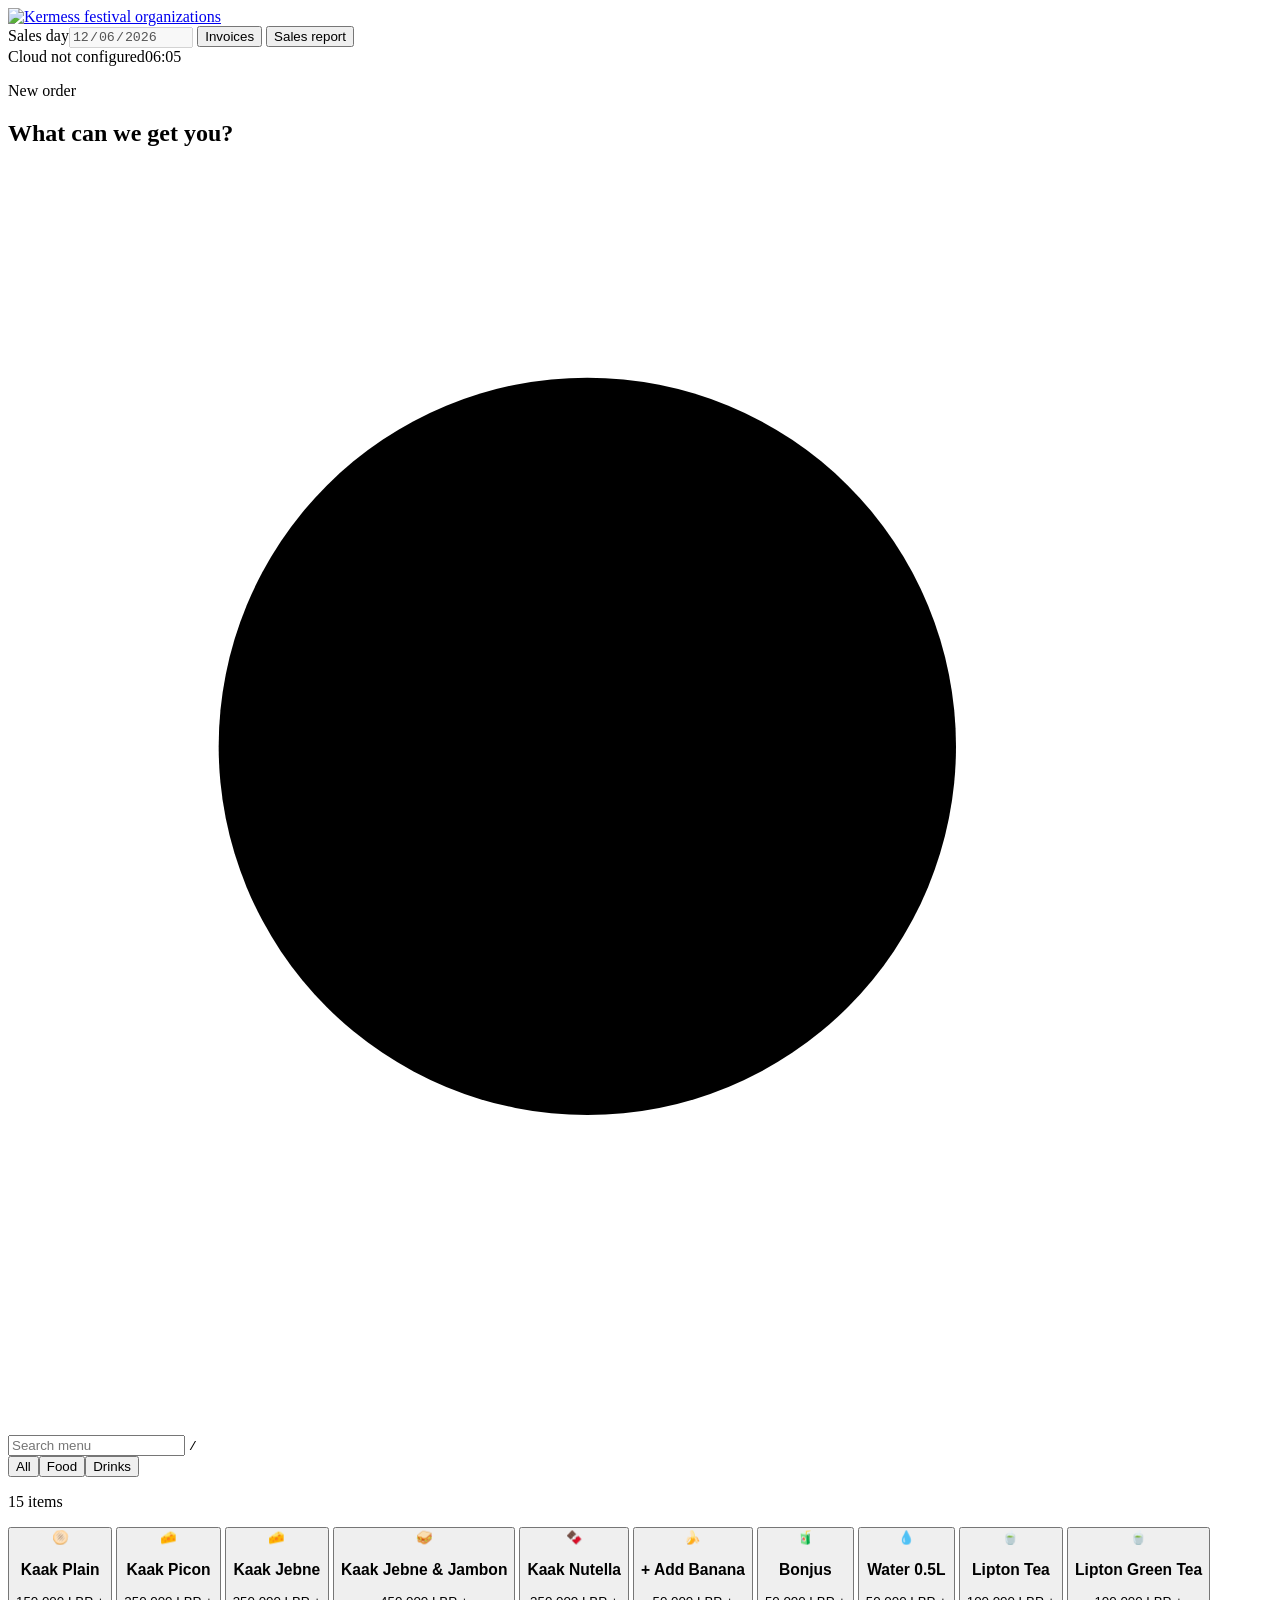
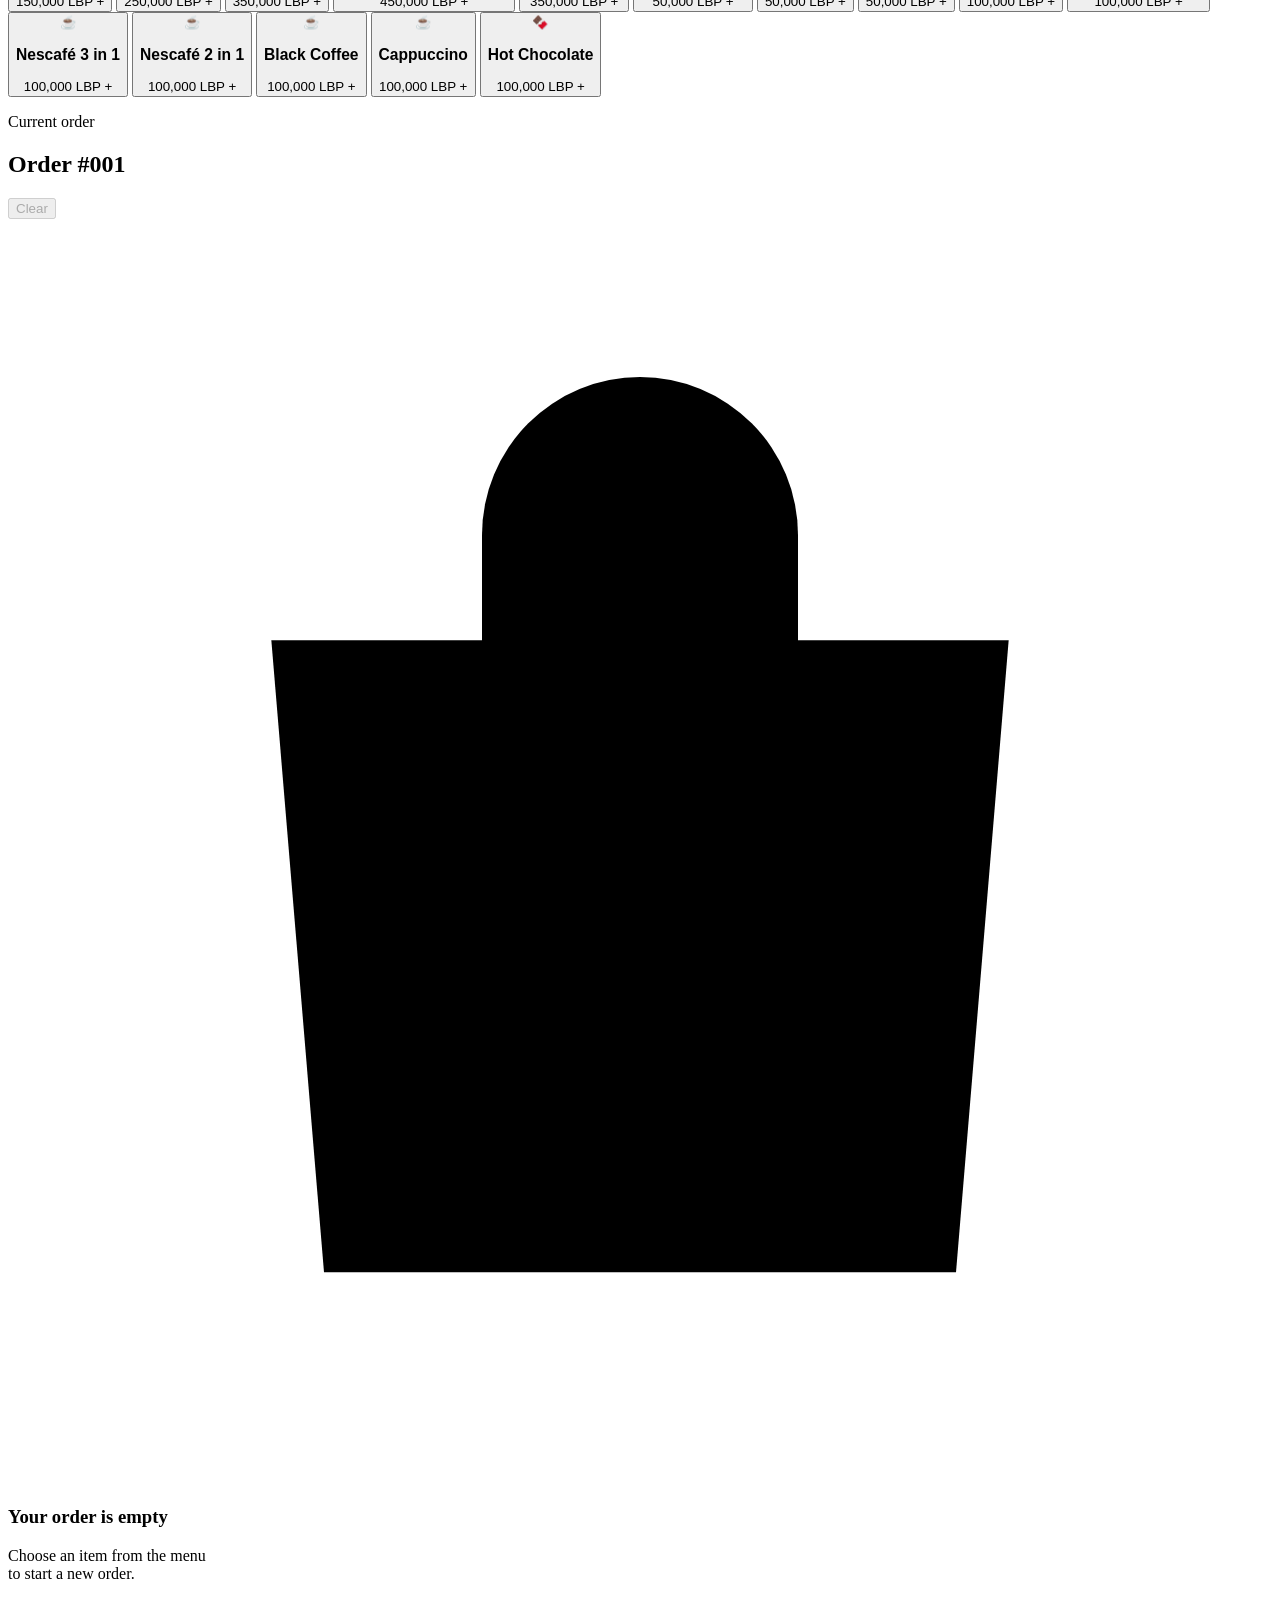
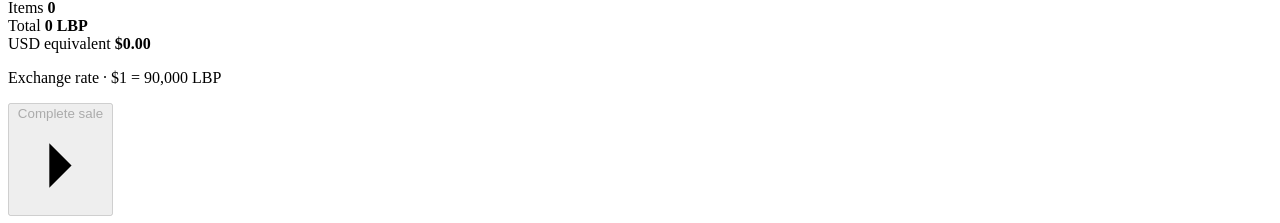
==== index.html @ 26dc1bbb "Rename browser tab to Mar yaccoub POS" ====
<!doctype html>
<html lang="en">
<head>
  <meta charset="UTF-8" />
  <meta name="viewport" content="width=device-width, initial-scale=1.0" />
  <meta name="theme-color" content="#f8f5ef" />
  <title>Mar yaccoub POS</title>
  <link rel="icon" type="image/png" sizes="512x512" href="favicon.png" />
  <link rel="apple-touch-icon" href="favicon.png" />
  <link rel="preconnect" href="https://fonts.googleapis.com">
  <link rel="preconnect" href="https://fonts.gstatic.com" crossorigin>
  <link href="https://fonts.googleapis.com/css2?family=DM+Sans:wght@400;500;600;700&amp;family=Manrope:wght@600;700;800&amp;display=swap" rel="stylesheet">
  <link rel="stylesheet" href="styles.css?v=24" />
</head>
<body>
  <main class="app-shell">
    <section class="catalog-panel">
      <header class="topbar">
        <a class="brand" href="#" aria-label="Kermess POS home">
          <img class="brand-logos" src="festival-logos.png" alt="Kermess festival organizations" />
        </a>
        <div class="header-actions">
          <label class="sales-day-control"><span>Sales day</span><input id="salesDay" type="date" /></label>
          <button id="openInvoices" class="report-button" type="button">Invoices</button>
          <button id="openReport" class="report-button" type="button">Sales report</button>
          <div class="header-meta">
            <span id="syncDot" class="status-dot"></span><span id="syncStatus">Offline ready</span><time id="clock"></time>
          </div>
        </div>
      </header>

      <div class="catalog-content">
        <div class="catalog-heading">
          <div>
            <p class="eyebrow">New order</p>
            <h1>What can we get you?</h1>
          </div>
          <label class="search-box">
            <svg viewBox="0 0 24 24" aria-hidden="true"><circle cx="11" cy="11" r="7"></circle><path d="m20 20-4-4"></path></svg>
            <input id="searchInput" type="search" placeholder="Search menu" autocomplete="off" />
            <kbd>/</kbd>
          </label>
        </div>

        <nav id="categoryTabs" class="category-tabs" aria-label="Menu categories"></nav>
        <p id="resultCount" class="result-count"></p>
        <div id="productGrid" class="product-grid"></div>
        <div id="emptyProducts" class="empty-state" hidden>
          <span>⌕</span>
          <h2>No items found</h2>
          <p>Try another search or category.</p>
        </div>
      </div>
    </section>

    <aside class="order-panel" aria-label="Current order">
      <div class="order-header">
        <div>
          <p class="eyebrow">Current order</p>
          <h2>Order <span id="orderNumber">#001</span></h2>
        </div>
        <button id="clearOrder" class="text-button danger" type="button">Clear</button>
      </div>

      <div id="cartItems" class="cart-items"></div>
      <div id="emptyCart" class="empty-cart">
        <div class="empty-cart-icon">
          <svg viewBox="0 0 24 24" aria-hidden="true"><path d="M5 8h14l-1 12H6L5 8Z"></path><path d="M9 9V6a3 3 0 0 1 6 0v3"></path></svg>
        </div>
        <h3>Your order is empty</h3>
        <p>Choose an item from the menu<br>to start a new order.</p>
      </div>

      <div class="order-footer">
        <div class="summary-row">
          <span>Items</span>
          <strong id="itemCount">0</strong>
        </div>
        <div class="total-block">
          <div>
            <span>Total</span>
            <strong id="totalLbp">0 LBP</strong>
          </div>
          <div class="usd-total">
            <span>USD equivalent</span>
            <strong id="totalUsd">$0.00</strong>
          </div>
        </div>
        <p class="rate-note">Exchange rate · $1 = 90,000 LBP</p>
        <button id="completeSale" class="complete-button" type="button" disabled>
          Complete sale
          <svg viewBox="0 0 24 24" aria-hidden="true"><path d="m9 18 6-6-6-6"></path></svg>
        </button>
      </div>
    </aside>
  </main>

  <div id="dayWarningModal" class="modal" hidden>
    <div class="modal-backdrop"></div>
    <section class="modal-card day-warning-card" role="alertdialog" aria-modal="true" aria-labelledby="dayWarningTitle" aria-describedby="dayWarningText">
      <div class="day-warning-icon" aria-hidden="true">!</div>
      <p class="eyebrow">Check sales day</p>
      <h2 id="dayWarningTitle">The selected day is not today</h2>
      <p id="dayWarningText" class="day-warning-text"></p>
      <div class="day-warning-actions">
        <button id="useTodayButton" class="secondary-button" type="button">Switch to today</button>
        <button id="keepSelectedDayButton" class="complete-button" type="button">Use selected day</button>
      </div>
    </section>
  </div>

  <div id="saleModal" class="modal" hidden>
    <div class="modal-backdrop"></div>
    <section class="modal-card" role="dialog" aria-modal="true" aria-labelledby="saleTitle">
      <button id="closeModal" class="modal-close" aria-label="Close">×</button>
      <div class="success-icon">
        <svg viewBox="0 0 24 24" aria-hidden="true"><path d="m7 12 3 3 7-7"></path></svg>
      </div>
      <p class="eyebrow">Complete order</p>
      <h2 id="saleTitle">Enter customer payment</h2>
      <p id="modalSummary" class="modal-summary"></p>
      <label class="payment-field">
        <span>Amount received</span>
        <div class="payment-input-wrap">
          <input id="paymentAmount" type="text" inputmode="decimal" autocomplete="off" placeholder="e.g. 50 or 1,100,000" />
          <strong id="detectedCurrency">—</strong>
        </div>
      </label>
      <p class="payment-hint">Up to 3 digits = USD · 4+ digits = LBP</p>
      <div id="changeResult" class="change-result" hidden>
        <span id="changeLabel">Change to return</span>
        <strong id="changeLbp"></strong>
        <small id="changeUsd"></small>
      </div>
      <div class="modal-actions">
        <button id="newOrder" class="complete-button" type="button" disabled>Confirm sale &amp; new order</button>
      </div>
    </section>
  </div>

  <div id="reportModal" class="modal report-modal" hidden>
    <div class="modal-backdrop"></div>
    <section class="report-card" role="dialog" aria-modal="true" aria-labelledby="reportTitle">
      <header class="report-header">
        <div><p class="eyebrow">Festival performance</p><h2 id="reportTitle">Sales report</h2><p id="reportTimestamp" class="report-timestamp"></p></div>
        <div class="report-header-actions">
          <button id="exportReport" class="secondary-button compact" type="button">Export CSV</button>
          <button id="closeReport" class="modal-close inline" aria-label="Close">×</button>
        </div>
      </header>
      <div class="report-toolbar"><label>Show sales from <select id="reportDayFilter"></select></label></div>
      <div id="reportStats" class="report-stats"></div>
      <div class="report-table-wrap">
        <table class="report-table">
          <thead><tr><th><button class="sort-button" data-sort="name" type="button">Item</button></th><th><button class="sort-button" data-sort="provider" type="button">Provider</button></th><th><button class="sort-button" data-sort="quantity" type="button">Sold</button></th><th><button class="sort-button" data-sort="price" type="button">Sale price</button></th><th><button class="sort-button" data-sort="cost" type="button">Provider/item</button></th><th><button class="sort-button" data-sort="profitPerItem" type="button">Profit/item</button></th><th><button class="sort-button" data-sort="payment" type="button">Total to provider</button></th><th><button class="sort-button" data-sort="profit" type="button">Total profit</button></th></tr></thead>
          <tbody id="reportRows"></tbody><tfoot id="reportTotals"></tfoot>
        </table>
        <div id="emptyReport" class="empty-state" hidden><span>▤</span><h2>No completed sales yet</h2><p>Completed orders will appear here.</p></div>
      </div>
      <footer class="report-footer">
        <p><span class="pending-dot"></span> Pending means the provider percentage has not been entered yet.</p>
        <span id="reportSyncStatus" class="report-sync-status"></span>
      </footer>
    </section>
  </div>

  <div id="invoicesModal" class="modal invoices-modal" hidden>
    <div class="modal-backdrop"></div>
    <section class="invoices-card" role="dialog" aria-modal="true" aria-labelledby="invoicesTitle">
      <header class="report-header">
        <div><p class="eyebrow">Order history</p><h2 id="invoicesTitle">Completed invoices</h2><p id="invoicesStatus" class="report-timestamp"></p></div>
        <button id="closeInvoices" class="modal-close inline" aria-label="Close">×</button>
      </header>
      <div class="invoice-toolbar">
        <label class="filter-control">Sales day<select id="invoiceDayFilter"></select></label>
        <label class="filter-control">Status<select id="invoiceStatusFilter"><option value="current">Current invoices</option><option value="deleted">Deleted invoices</option></select></label>
        <label class="search-box"><svg viewBox="0 0 24 24" aria-hidden="true"><circle cx="11" cy="11" r="7"></circle><path d="m20 20-4-4"></path></svg><input id="invoiceSearch" type="search" placeholder="Search order or item" autocomplete="off" /></label>
      </div>
      <div id="invoiceList" class="invoice-list"></div>
      <div id="emptyInvoices" class="empty-state" hidden><span>▤</span><h2>No invoices found</h2><p>Completed orders will appear here.</p></div>
    </section>
  </div>

  <script src="config.js"></script>
  <script src="app.js?v=26"></script>
</body>
</html>
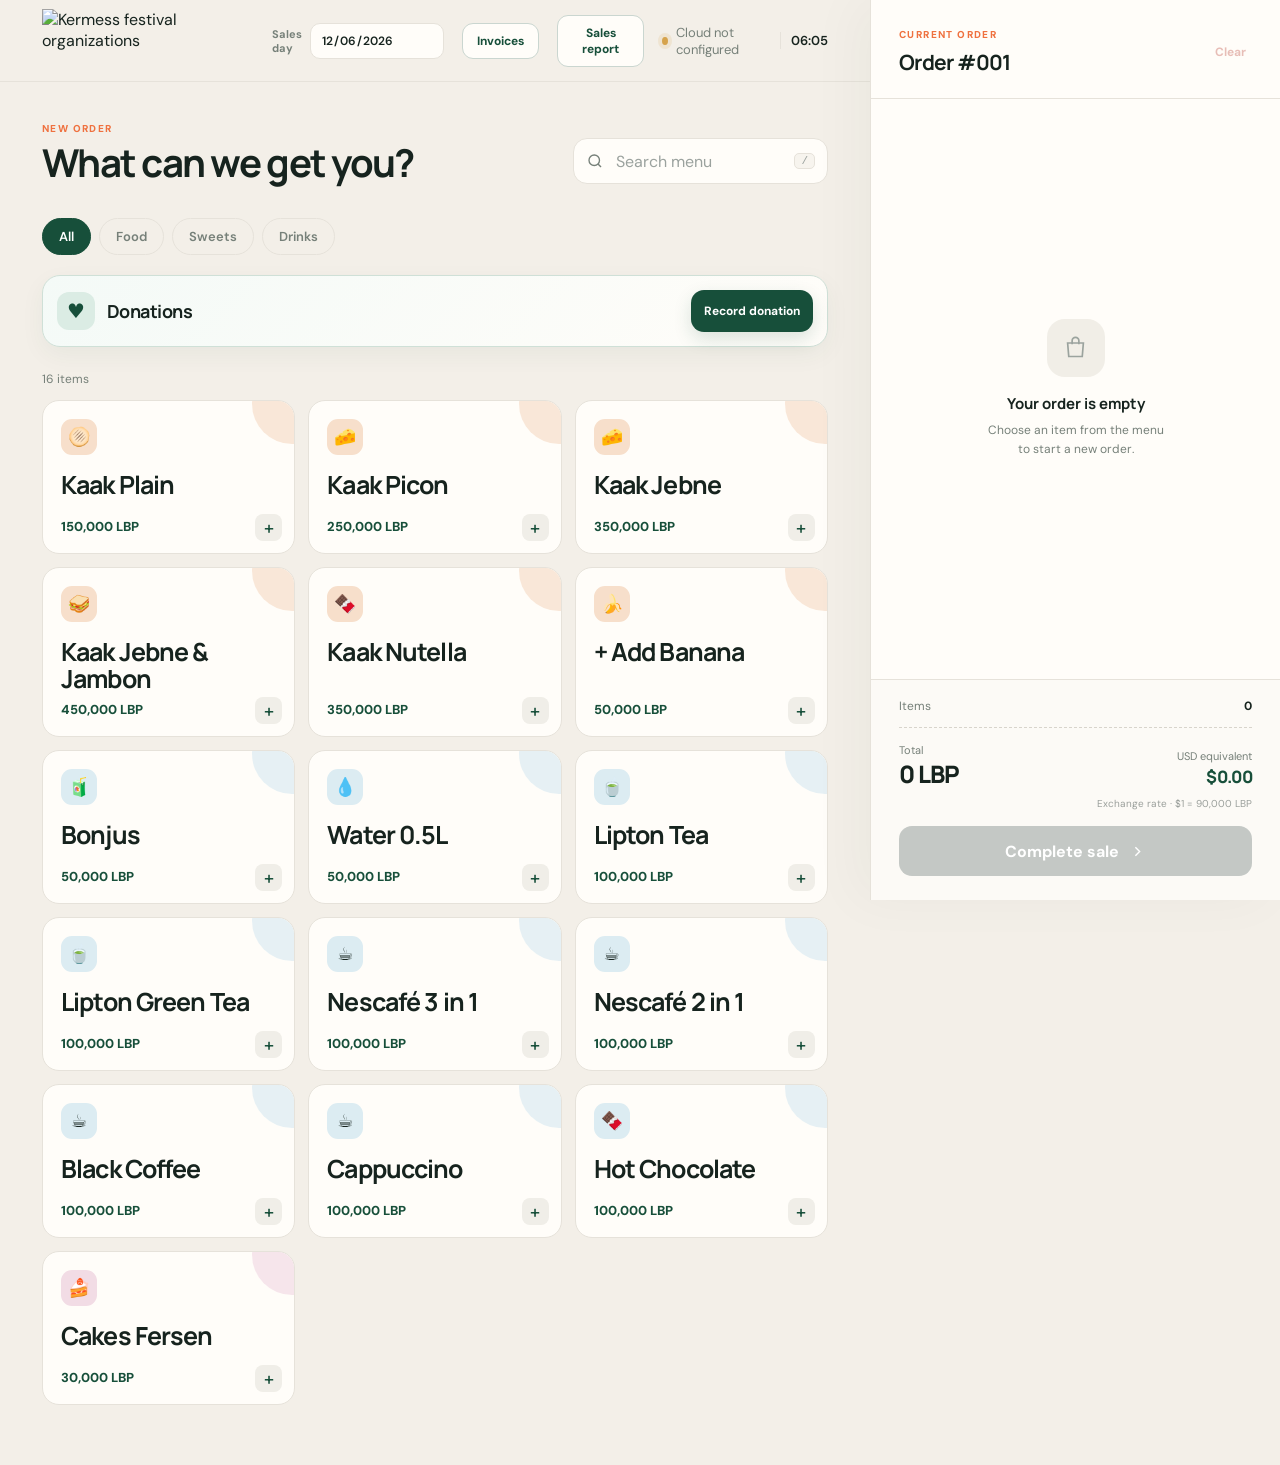
==== commit 14d1e9e4: "Add Cakes Fersen and separate donation tracking" ====
--- a/index.html
+++ b/index.html
@@ -10,7 +10,7 @@
   <link rel="preconnect" href="https://fonts.googleapis.com">
   <link rel="preconnect" href="https://fonts.gstatic.com" crossorigin>
   <link href="https://fonts.googleapis.com/css2?family=DM+Sans:wght@400;500;600;700&amp;family=Manrope:wght@600;700;800&amp;display=swap" rel="stylesheet">
-  <link rel="stylesheet" href="styles.css?v=24" />
+  <link rel="stylesheet" href="styles.css?v=29" />
 </head>
 <body>
   <main class="app-shell">
@@ -43,6 +43,11 @@
         </div>
 
         <nav id="categoryTabs" class="category-tabs" aria-label="Menu categories"></nav>
+        <section class="donation-section" aria-labelledby="donationTitle">
+          <div class="donation-icon" aria-hidden="true">♥</div>
+          <h2 id="donationTitle">Donations</h2>
+          <button id="openDonation" class="complete-button" type="button">Record donation</button>
+        </section>
         <p id="resultCount" class="result-count"></p>
         <div id="productGrid" class="product-grid"></div>
         <div id="emptyProducts" class="empty-state" hidden>
@@ -135,8 +140,27 @@
       <div class="modal-actions">
         <button id="newOrder" class="complete-button" type="button" disabled>Confirm sale &amp; new order</button>
       </div>
-    </section>
-  </div>
+      <button id="checkoutDonation" class="secondary-button checkout-donation" type="button">Record donation</button>
+    </section>
+  </div>
+
+  <dialog id="donationDialog" class="modal-card donation-dialog" aria-labelledby="donationDialogTitle">
+    <button id="closeDonation" class="modal-close" type="button" aria-label="Close donation">×</button>
+    <h2 id="donationDialogTitle">Record donation</h2>
+    <form id="donationForm">
+      <label class="payment-field">
+        <span>Donation received</span>
+        <div class="payment-input-wrap">
+          <input id="donationAmount" type="text" inputmode="decimal" autocomplete="off" placeholder="e.g. 5 or 100,000" aria-describedby="donationHint" autofocus />
+          <strong id="donationCurrency">—</strong>
+        </div>
+      </label>
+      <p id="donationHint" class="payment-hint">Up to 3 digits = USD · 4+ digits = LBP</p>
+      <p id="donationValue" class="donation-value" aria-live="polite"></p>
+      <button id="saveDonation" class="complete-button" type="submit" disabled>Save donation</button>
+      <p id="donationStatus" class="donation-status" role="status"></p>
+    </form>
+  </dialog>
 
   <div id="reportModal" class="modal report-modal" hidden>
     <div class="modal-backdrop"></div>
@@ -151,11 +175,19 @@
       <div class="report-toolbar"><label>Show sales from <select id="reportDayFilter"></select></label></div>
       <div id="reportStats" class="report-stats"></div>
       <div class="report-table-wrap">
-        <table class="report-table">
+        <table id="reportSalesTable" class="report-table">
           <thead><tr><th><button class="sort-button" data-sort="name" type="button">Item</button></th><th><button class="sort-button" data-sort="provider" type="button">Provider</button></th><th><button class="sort-button" data-sort="quantity" type="button">Sold</button></th><th><button class="sort-button" data-sort="price" type="button">Sale price</button></th><th><button class="sort-button" data-sort="cost" type="button">Provider/item</button></th><th><button class="sort-button" data-sort="profitPerItem" type="button">Profit/item</button></th><th><button class="sort-button" data-sort="payment" type="button">Total to provider</button></th><th><button class="sort-button" data-sort="profit" type="button">Total profit</button></th></tr></thead>
           <tbody id="reportRows"></tbody><tfoot id="reportTotals"></tfoot>
         </table>
         <div id="emptyReport" class="empty-state" hidden><span>▤</span><h2>No completed sales yet</h2><p>Completed orders will appear here.</p></div>
+        <section id="reportDonations" class="report-donations" aria-labelledby="reportDonationsTitle">
+          <header><h3 id="reportDonationsTitle">Donations</h3><p>Total donations <strong id="reportDonationTotal"></strong></p></header>
+          <p id="emptyDonations" class="report-timestamp">No donations recorded for this sales day.</p>
+          <table id="reportDonationTable" class="report-table" hidden>
+            <thead><tr><th>Donation number</th><th>Time</th><th>Amount received</th><th>Profit (LBP)</th></tr></thead>
+            <tbody id="reportDonationRows"></tbody>
+          </table>
+        </section>
       </div>
       <footer class="report-footer">
         <p><span class="pending-dot"></span> Pending means the provider percentage has not been entered yet.</p>
@@ -182,6 +214,6 @@
   </div>
 
   <script src="config.js"></script>
-  <script src="app.js?v=26"></script>
+  <script src="app.js?v=30"></script>
 </body>
 </html>
--- a/styles.css
+++ b/styles.css
@@ -0,0 +1,341 @@
+:root {
+  --bg: #f3efe8;
+  --surface: #fffdf9;
+  --ink: #16231e;
+  --muted: #768079;
+  --line: #e6e2da;
+  --green: #174f3a;
+  --green-hover: #0f3e2c;
+  --mint: #dbece4;
+  --orange: #ef713f;
+  --danger: #bd4a3f;
+  --shadow: 0 18px 60px rgba(24, 39, 32, .09);
+}
+
+* { box-sizing: border-box; }
+
+body {
+  margin: 0;
+  min-width: 320px;
+  min-height: 100vh;
+  background: var(--bg);
+  color: var(--ink);
+  font-family: "DM Sans", system-ui, sans-serif;
+  -webkit-font-smoothing: antialiased;
+}
+
+button, input { font: inherit; }
+button { color: inherit; }
+
+.app-shell {
+  display: grid;
+  grid-template-columns: minmax(0, 1fr) 410px;
+  min-height: 100vh;
+}
+
+.catalog-panel { min-width: 0; }
+.topbar {
+  height: 82px;
+  display: flex;
+  align-items: center;
+  justify-content: space-between;
+  padding: 0 42px;
+  border-bottom: 1px solid var(--line);
+}
+
+.brand { display: flex; gap: 12px; align-items: center; text-decoration: none; color: var(--ink); }
+.brand-logos { display: block; width: 230px; height: 64px; object-fit: contain; object-position: left center; }
+.brand-mark {
+  display: grid; place-items: center; width: 42px; height: 42px; border-radius: 13px;
+  background: var(--green); color: white; font: 800 20px/1 "Manrope", sans-serif;
+  box-shadow: 0 5px 14px rgba(23, 79, 58, .18);
+}
+.brand strong { display: block; font: 800 17px/1.2 "Manrope", sans-serif; }
+.brand small { display: block; color: var(--muted); font-size: 11px; margin-top: 2px; letter-spacing: .04em; }
+
+.header-meta { display: flex; align-items: center; gap: 8px; color: var(--muted); font-size: 13px; }
+.header-actions { display: flex; align-items: center; gap: 18px; }
+.sales-day-control { display: flex; align-items: center; gap: 8px; color: var(--muted); font-size: 11px; font-weight: 700; }
+.sales-day-control input, .filter-control select, .report-toolbar select { height: 36px; padding: 0 10px; border: 1px solid var(--line); border-radius: 10px; background: var(--surface); color: var(--ink); font: 600 12px "DM Sans", sans-serif; }
+.sales-day-control input:focus, .filter-control select:focus, .report-toolbar select:focus { border-color: #86a596; outline: 0; box-shadow: 0 0 0 3px rgba(23,79,58,.08); }
+.report-button { border: 1px solid #cad6d0; background: var(--surface); color: var(--green); border-radius: 11px; padding: 9px 14px; font-size: 12px; font-weight: 700; cursor: pointer; }
+.report-button:hover { background: var(--mint); }
+.header-meta time { padding-left: 10px; margin-left: 6px; border-left: 1px solid var(--line); font-weight: 600; color: var(--ink); }
+.status-dot { width: 8px; height: 8px; border-radius: 50%; background: #39a26d; box-shadow: 0 0 0 4px rgba(57,162,109,.12); }
+.status-dot.offline { background: #d6a34c; box-shadow: 0 0 0 4px rgba(214,163,76,.14); }
+.status-dot.syncing { background: #5794c7; box-shadow: 0 0 0 4px rgba(87,148,199,.14); animation: pulse 1s infinite alternate; }
+@keyframes pulse { to { opacity: .45; } }
+
+.catalog-content { padding: 40px 42px 60px; max-width: 1320px; margin: 0 auto; }
+.catalog-heading { display: flex; justify-content: space-between; align-items: end; gap: 24px; }
+.eyebrow { margin: 0 0 7px; color: var(--orange); text-transform: uppercase; letter-spacing: .14em; font-size: 10px; font-weight: 800; }
+h1, h2, h3 { font-family: "Manrope", sans-serif; }
+h1 { font-size: clamp(28px, 3vw, 40px); letter-spacing: -.045em; margin: 0; line-height: 1.1; }
+
+.search-box {
+  width: 255px; height: 46px; flex: 0 0 auto; display: flex; align-items: center; gap: 10px;
+  background: var(--surface); border: 1px solid var(--line); border-radius: 14px; padding: 0 12px;
+  transition: border-color .2s, box-shadow .2s;
+}
+.search-box:focus-within { border-color: #86a596; box-shadow: 0 0 0 3px rgba(23,79,58,.08); }
+.search-box svg { width: 18px; fill: none; stroke: var(--muted); stroke-width: 1.8; }
+.search-box input { min-width: 0; flex: 1; border: 0; outline: 0; background: transparent; color: var(--ink); }
+.search-box input::placeholder { color: #9ba29e; }
+kbd { border: 1px solid var(--line); border-radius: 5px; background: #f7f4ee; color: #9ba29e; padding: 1px 6px; font-size: 11px; }
+
+.category-tabs { display: flex; gap: 8px; margin: 34px 0 20px; overflow-x: auto; scrollbar-width: none; }
+.category-tabs:empty { display: none; }
+.category-tabs::-webkit-scrollbar { display: none; }
+.category-button {
+  border: 1px solid var(--line); background: transparent; border-radius: 999px; padding: 9px 16px;
+  color: var(--muted); font-weight: 600; font-size: 13px; cursor: pointer; white-space: nowrap;
+}
+.category-button:hover { border-color: #bdc8c2; color: var(--ink); }
+.category-button.active { background: var(--green); border-color: var(--green); color: white; }
+.donation-section {
+  display: flex; align-items: center; gap: 12px; flex-wrap: wrap;
+  margin: 0 0 24px; padding: 14px; border: 1px solid #cfe0d7; border-radius: 18px;
+  background: linear-gradient(135deg, #f4faf7, #fffdf9); box-shadow: 0 8px 24px rgba(23,79,58,.05);
+}
+.donation-icon { width: 38px; height: 38px; display: grid; place-items: center; border-radius: 12px; background: var(--mint); color: var(--green); font-size: 20px; }
+.donation-section h2 { flex: 1; margin: 0; font-size: 18px; letter-spacing: -.03em; }
+.donation-section .complete-button { width: auto; height: 42px; padding: 0 13px; font-size: 12px; white-space: nowrap; }
+.result-count { margin: 0 0 13px; color: var(--muted); font-size: 12px; }
+
+.product-grid { display: grid; grid-template-columns: repeat(auto-fill, minmax(190px, 1fr)); gap: 13px; }
+.product-card {
+  position: relative; min-height: 154px; padding: 18px; display: flex; flex-direction: column; align-items: flex-start;
+  border: 1px solid var(--line); border-radius: 17px; background: var(--surface); cursor: pointer; text-align: left;
+  overflow: hidden; transition: transform .16s ease, border-color .16s, box-shadow .16s;
+}
+.product-card::after { content: ""; position: absolute; width: 80px; height: 80px; right: -38px; top: -37px; border-radius: 50%; background: var(--card-accent); opacity: .7; }
+.product-card:hover { transform: translateY(-2px); border-color: #c9d4ce; box-shadow: 0 10px 25px rgba(26,43,35,.07); }
+.product-card:active { transform: scale(.98); }
+.product-icon { display: grid; place-items: center; width: 36px; height: 36px; border-radius: 11px; background: var(--card-accent); font-size: 18px; }
+.product-card h3 { margin: 16px 0 9px; font-size: 25px; line-height: 1.08; letter-spacing: -.035em; overflow-wrap: anywhere; }
+.product-price { margin-top: auto; color: var(--green); font-size: 13px; font-weight: 800; }
+.add-badge {
+  position: absolute; right: 12px; bottom: 12px; width: 27px; height: 27px; display: grid; place-items: center;
+  background: #f0eee8; color: var(--green); border-radius: 8px; font-size: 18px; font-weight: 500;
+}
+.product-quantity {
+  position: absolute; right: 12px; top: 12px; z-index: 1; min-width: 25px; height: 25px; padding: 0 7px;
+  display: grid; place-items: center; border-radius: 999px; background: var(--green); color: white; font-size: 11px; font-weight: 800;
+}
+
+.order-panel {
+  position: sticky; top: 0; height: 100vh; display: flex; flex-direction: column;
+  background: var(--surface); border-left: 1px solid var(--line); box-shadow: -15px 0 50px rgba(40,45,40,.035);
+}
+.order-header { display: flex; justify-content: space-between; align-items: center; padding: 28px 28px 22px; border-bottom: 1px solid var(--line); }
+.order-header h2 { margin: 0; font-size: 21px; letter-spacing: -.035em; }
+.text-button { border: 0; background: none; cursor: pointer; font-size: 12px; font-weight: 700; }
+.text-button.danger { color: var(--danger); }
+.text-button:disabled { opacity: .35; cursor: default; }
+.cart-items { flex: 1; overflow-y: auto; padding: 8px 20px; }
+.cart-row { display: grid; grid-template-columns: minmax(0, 1fr) auto; gap: 10px; align-items: center; padding: 15px 5px; border-bottom: 1px solid #efede7; }
+.cart-info { min-width: 0; }
+.cart-info h3 { margin: 0 0 5px; font-size: 13px; white-space: nowrap; overflow: hidden; text-overflow: ellipsis; }
+.cart-info p { margin: 0; color: var(--muted); font-size: 11px; }
+.cart-right { display: flex; align-items: center; gap: 12px; }
+.quantity-control { display: flex; align-items: center; gap: 2px; border: 1px solid var(--line); border-radius: 9px; overflow: hidden; }
+.quantity-control button { width: 27px; height: 27px; border: 0; background: #f8f6f1; cursor: pointer; font-size: 16px; }
+.quantity-control button:hover { background: var(--mint); }
+.quantity-control span { width: 22px; text-align: center; font-size: 12px; font-weight: 700; }
+.line-total { width: 74px; text-align: right; font-size: 12px; font-weight: 700; }
+
+.empty-cart { flex: 1; display: grid; place-content: center; text-align: center; color: var(--muted); }
+.empty-cart[hidden] { display: none; }
+.empty-cart-icon { width: 58px; height: 58px; display: grid; place-items: center; margin: 0 auto 16px; background: #f1eee7; border-radius: 18px; }
+.empty-cart svg { width: 27px; fill: none; stroke: #9ba39e; stroke-width: 1.5; }
+.empty-cart h3 { color: var(--ink); font-size: 15px; margin: 0 0 7px; }
+.empty-cart p { font-size: 12px; line-height: 1.6; margin: 0; }
+
+.order-footer { padding: 18px 28px 24px; border-top: 1px solid var(--line); background: #fcfaf6; }
+.summary-row { display: flex; justify-content: space-between; color: var(--muted); font-size: 12px; margin-bottom: 13px; }
+.summary-row strong { color: var(--ink); }
+.total-block { display: flex; justify-content: space-between; align-items: end; padding-top: 15px; border-top: 1px dashed #d8d4cc; }
+.total-block span { display: block; color: var(--muted); font-size: 11px; margin-bottom: 4px; }
+.total-block strong { font: 800 24px/1.1 "Manrope", sans-serif; letter-spacing: -.04em; }
+.usd-total { text-align: right; }
+.usd-total strong { font-size: 17px; color: var(--green); }
+.rate-note { margin: 9px 0 16px; text-align: right; color: #9a9f9b; font-size: 10px; }
+.complete-button, .secondary-button {
+  width: 100%; height: 50px; border: 0; border-radius: 13px; display: flex; align-items: center; justify-content: center; gap: 10px;
+  background: var(--green); color: white; cursor: pointer; font-weight: 700; box-shadow: 0 7px 18px rgba(23,79,58,.15);
+}
+.complete-button:hover { background: var(--green-hover); }
+.complete-button:disabled { background: #c4c8c5; box-shadow: none; cursor: default; }
+.complete-button svg { width: 17px; fill: none; stroke: currentColor; stroke-width: 2; }
+.empty-state { padding: 70px 20px; text-align: center; color: var(--muted); }
+.empty-state span { font-size: 34px; }
+.empty-state h2 { margin: 8px 0 4px; color: var(--ink); font-size: 17px; }
+.empty-state p { margin: 0; font-size: 13px; }
+
+.modal[hidden] { display: none; }
+.modal { position: fixed; inset: 0; z-index: 20; display: grid; place-items: center; padding: 20px; }
+.modal-backdrop { position: absolute; inset: 0; background: rgba(17,29,24,.55); backdrop-filter: blur(4px); }
+.modal-card { position: relative; width: min(430px, 100%); padding: 38px; text-align: center; border-radius: 22px; background: var(--surface); box-shadow: var(--shadow); animation: modal-in .25s ease-out; }
+@keyframes modal-in { from { opacity: 0; transform: translateY(10px) scale(.98); } }
+.modal-close { position: absolute; top: 14px; right: 15px; width: 32px; height: 32px; border: 0; border-radius: 9px; background: #f2efe9; cursor: pointer; font-size: 20px; color: var(--muted); }
+.success-icon { width: 60px; height: 60px; margin: 0 auto 22px; display: grid; place-items: center; border-radius: 50%; background: var(--mint); color: var(--green); }
+.success-icon svg { width: 30px; fill: none; stroke: currentColor; stroke-width: 2; }
+.modal-card h2 { margin: 0; font-size: 25px; letter-spacing: -.04em; }
+.day-warning-card { width: min(520px, 100%); padding: 42px; }
+.day-warning-icon { width: 74px; height: 74px; margin: 0 auto 22px; display: grid; place-items: center; border-radius: 50%; background: #fff0df; color: var(--orange); font: 800 38px/1 "Manrope", sans-serif; }
+.day-warning-text { margin: 16px 0 26px; color: var(--muted); font-size: 15px; line-height: 1.7; }
+.day-warning-text strong { color: var(--ink); }
+.day-warning-actions { display: grid; grid-template-columns: 1fr 1fr; gap: 10px; }
+.day-warning-actions .secondary-button { height: 50px; }
+.modal-summary { color: var(--muted); font-size: 14px; line-height: 1.6; margin: 12px 0 25px; }
+.modal-actions { display: flex; }
+.payment-field { display: block; text-align: left; }
+.payment-field > span { display: block; margin-bottom: 7px; color: var(--muted); font-size: 11px; font-weight: 700; }
+.payment-input-wrap { height: 52px; display: flex; align-items: center; gap: 8px; padding: 0 13px; border: 1px solid var(--line); border-radius: 13px; background: white; transition: border-color .2s, box-shadow .2s; }
+.payment-input-wrap:focus-within { border-color: #86a596; box-shadow: 0 0 0 3px rgba(23,79,58,.08); }
+.payment-input-wrap input { flex: 1; min-width: 0; border: 0; outline: 0; background: transparent; color: var(--ink); font-size: 17px; font-weight: 700; }
+.payment-input-wrap strong { min-width: 40px; padding: 5px 8px; border-radius: 7px; background: #f1eee7; color: var(--green); text-align: center; font-size: 11px; }
+.payment-hint { margin: 7px 0 14px; color: #9a9f9b; text-align: left; font-size: 10px; }
+.checkout-donation { margin-top: 8px; }
+#saleModal .modal-card { max-height: calc(100dvh - 40px); overflow-y: auto; }
+.donation-dialog { position: fixed; inset: 0; height: fit-content; width: min(430px, calc(100% - 32px)); max-height: calc(100% - 32px); border: 0; color: var(--ink); }
+.donation-dialog::backdrop { background: rgba(17,29,24,.55); }
+.donation-dialog form { margin-top: 22px; }
+.donation-value, .donation-status { color: var(--green); font-size: 12px; font-weight: 700; }
+.donation-value { text-align: left; }
+.donation-status { margin: 10px 0 0; overflow-wrap: anywhere; }
+.donation-value:empty, .donation-status:empty { display: none; }
+.change-result { margin: 0 0 16px; padding: 18px 20px; border-radius: 13px; background: var(--mint); text-align: left; }
+.change-result span { display: block; margin-bottom: 7px; color: var(--muted); font-size: 11px; font-weight: 700; }
+.change-result strong,
+.change-result small { display: block; color: var(--green); font-family: "Manrope", sans-serif; font-weight: 800; letter-spacing: -.03em; }
+.change-result strong { font-size: 30px; line-height: 1.15; }
+.change-result small { margin-top: 7px; padding-top: 7px; border-top: 1px solid rgba(23,79,58,.16); font-size: 24px; line-height: 1.2; }
+.change-result.insufficient { background: #f8e5e1; }
+.change-result.insufficient strong,
+.change-result.insufficient small { color: var(--danger); }
+.secondary-button { background: #eeeae3; color: var(--ink); box-shadow: none; }
+.secondary-button.compact { width: auto; height: 38px; padding: 0 15px; border-radius: 10px; font-size: 12px; }
+.report-modal { padding: 28px; }
+.report-card { position: relative; width: min(1180px, 100%); max-height: calc(100vh - 56px); display: flex; flex-direction: column; background: var(--surface); border-radius: 22px; box-shadow: var(--shadow); overflow: hidden; animation: modal-in .25s ease-out; }
+.report-header { display: flex; justify-content: space-between; align-items: center; padding: 25px 28px 20px; border-bottom: 1px solid var(--line); }
+.report-header h2 { margin: 0; font-size: 25px; letter-spacing: -.04em; }
+.report-timestamp { margin: 5px 0 0; color: var(--muted); font-size: 11px; }
+.report-header-actions { display: flex; align-items: center; gap: 8px; }
+.modal-close.inline { position: static; flex: 0 0 auto; }
+.report-toolbar { display: flex; justify-content: flex-end; padding: 12px 28px; border-bottom: 1px solid var(--line); background: #f8f5ef; }
+.report-toolbar label, .filter-control { display: flex; align-items: center; gap: 8px; color: var(--muted); font-size: 11px; font-weight: 700; }
+.report-stats { display: grid; grid-template-columns: repeat(4, 1fr); gap: 12px; padding: 20px 28px; background: #f8f5ef; }
+.stat-card { padding: 15px 17px; background: var(--surface); border: 1px solid var(--line); border-radius: 14px; }
+.stat-card span { display: block; margin-bottom: 5px; color: var(--muted); font-size: 10px; text-transform: uppercase; letter-spacing: .08em; font-weight: 700; }
+.stat-card strong { font: 800 18px/1.2 "Manrope", sans-serif; letter-spacing: -.03em; }
+.stat-card.profit strong { color: var(--green); }
+.stat-card.cashier { background: var(--green); border-color: var(--green); }
+.stat-card.cashier span, .stat-card.cashier small { color: rgba(255,255,255,.7); }
+.stat-card.cashier strong { color: white; }
+.stat-card.cashier small { display: block; margin-top: 4px; font-size: 10px; }
+.report-table-wrap { flex: 1; overflow: auto; padding: 0 28px; }
+.report-donations { margin: 14px 0; padding: 12px 0; border-top: 1px solid var(--line); }
+.report-donations header { display: flex; justify-content: space-between; align-items: baseline; flex-wrap: wrap; gap: 8px; }
+.report-donations h3, .report-donations header p { margin: 0 0 8px; }
+.report-donations header p { color: var(--green); font-size: 12px; }
+.report-donations .report-table th { position: static; }
+.report-table { width: 100%; border-collapse: collapse; white-space: nowrap; }
+.report-table th { position: sticky; top: 0; z-index: 1; padding: 13px 10px; background: var(--surface); border-bottom: 1px solid var(--line); color: var(--muted); font-size: 10px; text-align: right; text-transform: uppercase; letter-spacing: .06em; }
+.sort-button { padding: 0; border: 0; background: none; color: inherit; font: inherit; text-transform: inherit; letter-spacing: inherit; cursor: pointer; white-space: nowrap; }
+.sort-button::after { content: "↕"; margin-left: 5px; opacity: .35; }
+.sort-button.active { color: var(--green); }
+.sort-button.active::after { content: attr(data-direction); opacity: 1; }
+.report-table th:first-child, .report-table th:nth-child(2), .report-table td:first-child, .report-table td:nth-child(2) { text-align: left; }
+.report-table td { padding: 12px 10px; border-bottom: 1px solid #efede7; text-align: right; font-size: 12px; }
+.report-table td:first-child { font-weight: 700; }.report-table td:nth-child(2) { color: var(--muted); }
+.report-table tfoot td { position: sticky; bottom: 0; background: var(--surface); border-top: 2px solid var(--ink); border-bottom: 0; font-weight: 800; }
+.pending-value { color: #b07a23; font-size: 10px; font-weight: 700; text-transform: uppercase; }
+.report-footer { display: flex; justify-content: space-between; align-items: center; padding: 15px 28px; border-top: 1px solid var(--line); }
+.report-footer p { margin: 0; color: var(--muted); font-size: 10px; }.pending-dot { display: inline-block; width: 7px; height: 7px; margin-right: 5px; border-radius: 50%; background: #d6a34c; }
+.report-sync-status { color: var(--muted); font-size: 10px; font-weight: 700; }
+
+.invoices-modal { padding: 28px; }
+.invoices-card { position: relative; width: min(900px, 100%); max-height: calc(100vh - 56px); display: flex; flex-direction: column; background: var(--surface); border-radius: 22px; box-shadow: var(--shadow); overflow: hidden; animation: modal-in .25s ease-out; }
+.invoice-toolbar { display: flex; justify-content: space-between; align-items: center; gap: 14px; padding: 14px 28px; border-bottom: 1px solid var(--line); background: #f8f5ef; }
+.invoice-list { flex: 1; overflow-y: auto; padding: 12px 28px 28px; }
+.invoice-entry { display: grid; grid-template-columns: 150px minmax(0, 1fr) auto; gap: 20px; align-items: center; padding: 17px 0; border-bottom: 1px solid var(--line); }
+.invoice-reference strong { display: block; font: 800 15px/1.2 "Manrope", sans-serif; }
+.invoice-reference span { display: block; margin-top: 5px; color: var(--muted); font-size: 10px; }
+.invoice-items { min-width: 0; }
+.invoice-items p { margin: 0 0 4px; color: var(--ink); font-size: 12px; line-height: 1.4; }
+.invoice-items small { color: var(--muted); font-size: 10px; }
+.invoice-actions { text-align: right; }
+.invoice-actions strong { display: block; margin-bottom: 8px; font-size: 13px; }
+.invoice-action-buttons { display: flex; justify-content: flex-end; gap: 7px; }
+.edit-invoice-button, .delete-invoice-button, .restore-invoice-button { border: 1px solid #cad6d0; background: var(--mint); color: var(--green); border-radius: 9px; padding: 7px 12px; font-size: 11px; font-weight: 800; cursor: pointer; }
+.edit-invoice-button:hover { background: #cce3d8; }
+.delete-invoice-button { border-color: #e2b9b3; background: #fff2f0; color: #9b3025; }
+.delete-invoice-button:hover { background: #f9dcd7; }
+.restore-invoice-button:hover { background: #cce3d8; }
+.invoice-entry.deleted { opacity: .72; }
+.editing-note { color: var(--orange); font-size: 10px; font-weight: 800; text-transform: uppercase; letter-spacing: .08em; }
+
+@media (max-width: 950px) {
+  .app-shell { grid-template-columns: minmax(0, 1fr) 355px; }
+  .topbar, .catalog-content { padding-left: 24px; padding-right: 24px; }
+  .sales-day-control span { display: none; }
+}
+
+@media (max-width: 720px) {
+  .app-shell { display: block; padding-bottom: 325px; }
+  .topbar { min-height: 105px; height: auto; padding: 9px 18px; }
+  .header-meta, .search-box kbd { display: none; }
+  .header-actions { width: 210px; flex-wrap: wrap; justify-content: flex-end; gap: 6px 0; }
+  .sales-day-control { order: 2; width: 100%; justify-content: flex-end; }
+  .sales-day-control input { width: 200px; padding: 0 6px; }
+  .report-button { padding: 8px 11px; }
+  .header-actions .report-button + .report-button { margin-left: 5px; }
+  .brand-logos { width: 110px; height: 52px; }
+  .catalog-content { padding: 27px 16px 40px; }
+  .catalog-heading { display: block; }
+  .search-box { width: 100%; margin-top: 20px; }
+  .category-tabs { margin-top: 22px; }
+  .product-grid { grid-template-columns: repeat(2, minmax(0, 1fr)); gap: 9px; }
+  .product-card { min-height: 175px; padding: 14px; }
+  .order-panel { position: fixed; z-index: 10; inset: auto 0 0; height: 310px; border-left: 0; border-top: 1px solid var(--line); border-radius: 20px 20px 0 0; box-shadow: 0 -15px 40px rgba(27,38,32,.12); }
+  .order-header { padding: 15px 18px 11px; }
+  .order-header .eyebrow { display: none; }
+  .order-header h2 { font-size: 16px; }
+  .cart-items { padding: 0 13px; }
+  .cart-row { padding: 10px 2px; }
+  .empty-cart-icon { display: none; }
+  .empty-cart h3 { margin-top: 10px; }
+  .order-footer { padding: 11px 18px 13px; }
+  .summary-row, .rate-note { display: none; }
+  .total-block { padding: 0 0 9px; border-top: 0; }
+  .total-block strong { font-size: 20px; }
+  .usd-total strong { font-size: 15px; }
+  .complete-button { height: 44px; }
+  .day-warning-card { padding: 34px 22px; }
+  .day-warning-actions { grid-template-columns: 1fr; }
+  .report-modal { padding: 0; }.report-card { width: 100%; height: 100%; max-height: none; border-radius: 0; }
+  .report-header { padding: 18px 16px; align-items: flex-start; }.report-header h2 { font-size: 21px; }
+  .report-header-actions .secondary-button { display: none; }.report-stats { grid-template-columns: 1fr 1fr; padding: 13px 16px; gap: 8px; }
+  .stat-card { padding: 11px; }.stat-card strong { font-size: 14px; }.report-table-wrap { padding: 0 16px; }
+  .report-footer { padding: 13px 16px; }.report-footer p { display: none; }
+  .invoices-modal { padding: 0; }
+  .invoices-card { width: 100%; height: 100%; max-height: none; border-radius: 0; }
+  .report-toolbar { justify-content: flex-start; padding: 10px 16px; }
+  .invoice-toolbar { align-items: stretch; flex-direction: column; padding: 12px 16px; }
+  .invoice-toolbar .search-box { width: 100%; margin: 0; }
+  .invoice-list { padding: 5px 16px 20px; }
+  .invoice-entry { grid-template-columns: 1fr auto; gap: 10px; }
+  .invoice-items { grid-column: 1 / -1; grid-row: 2; }
+}
+
+@media print {
+  body { background: white; }
+  .catalog-panel, .order-panel, .saleModal, .donation-dialog { display: none !important; }
+  .app-shell { display: block; }
+  .report-modal { position: static; display: block; padding: 0; }
+  .report-modal .modal-backdrop, .report-header-actions, .report-footer { display: none; }
+  .report-card { width: 100%; max-height: none; box-shadow: none; }
+  .report-table-wrap { overflow: visible; }
+  .report-table th, .report-table tfoot td { position: static; }
+}
